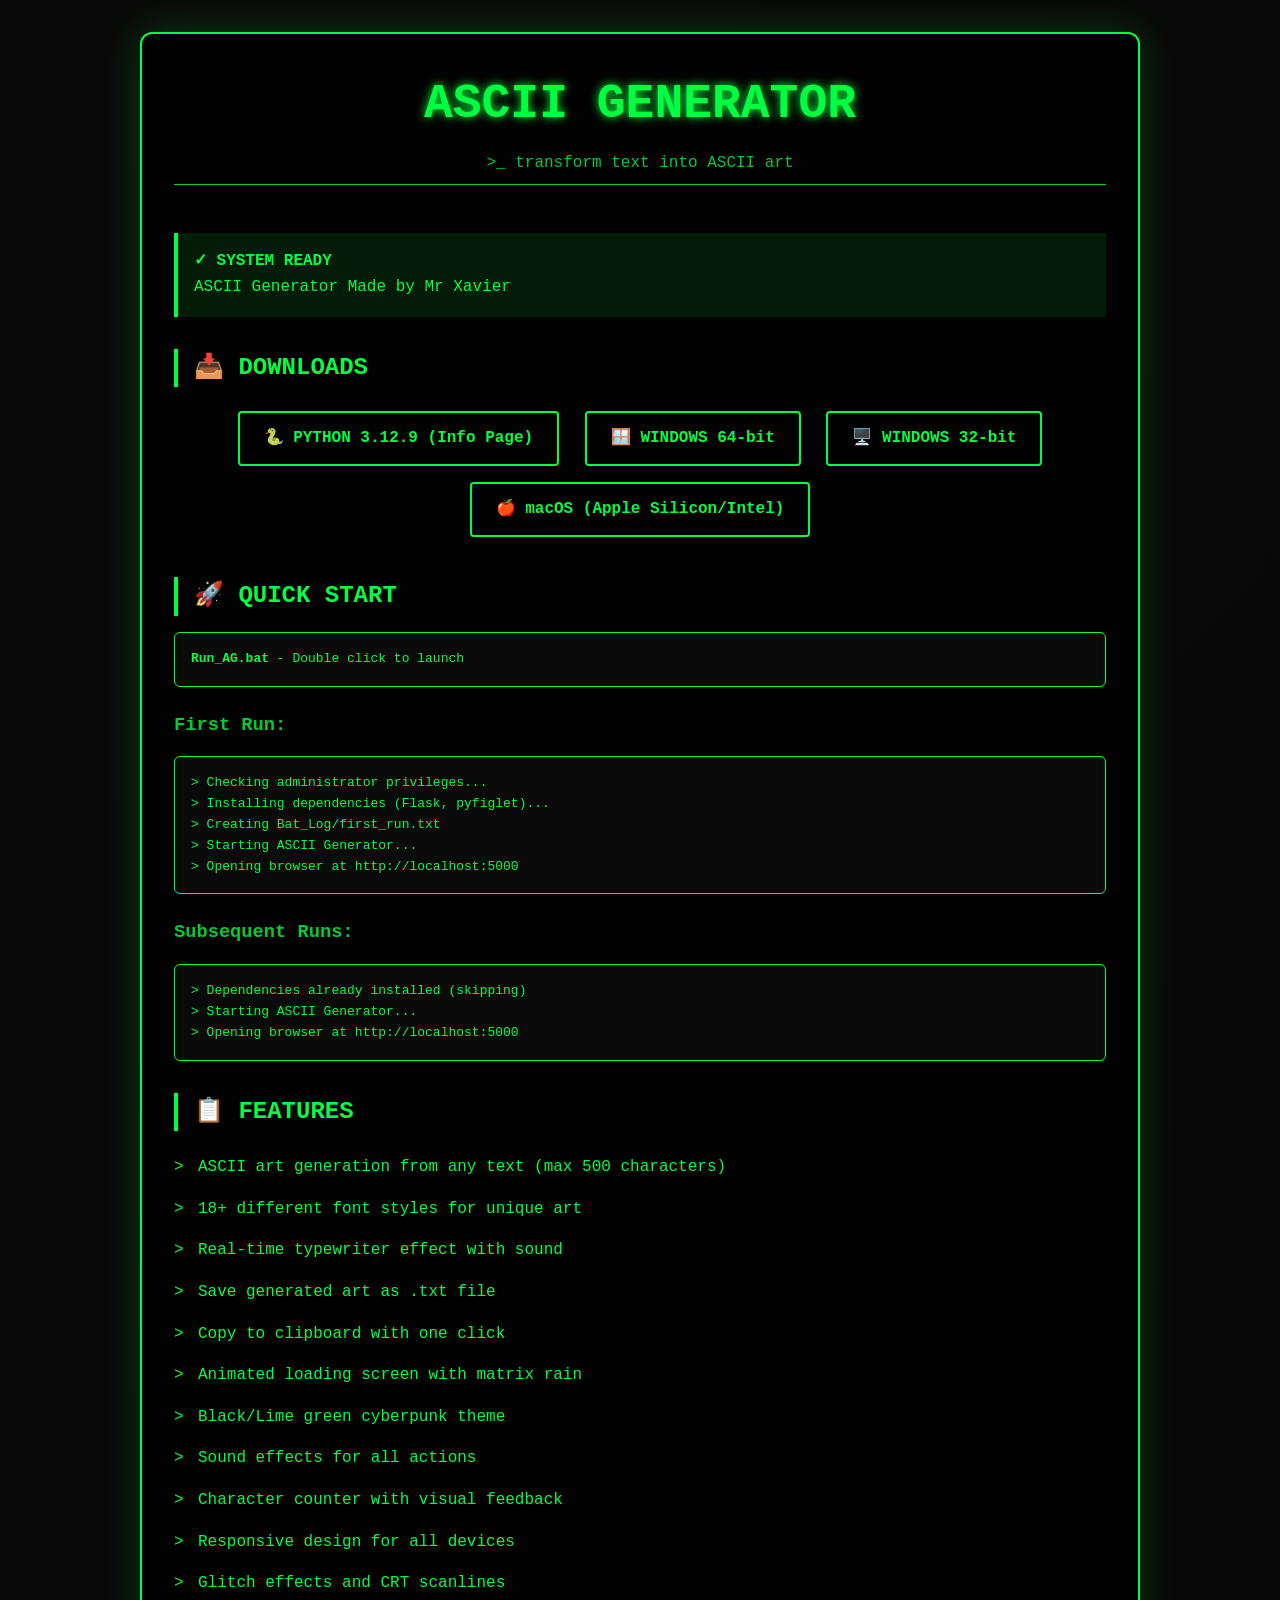
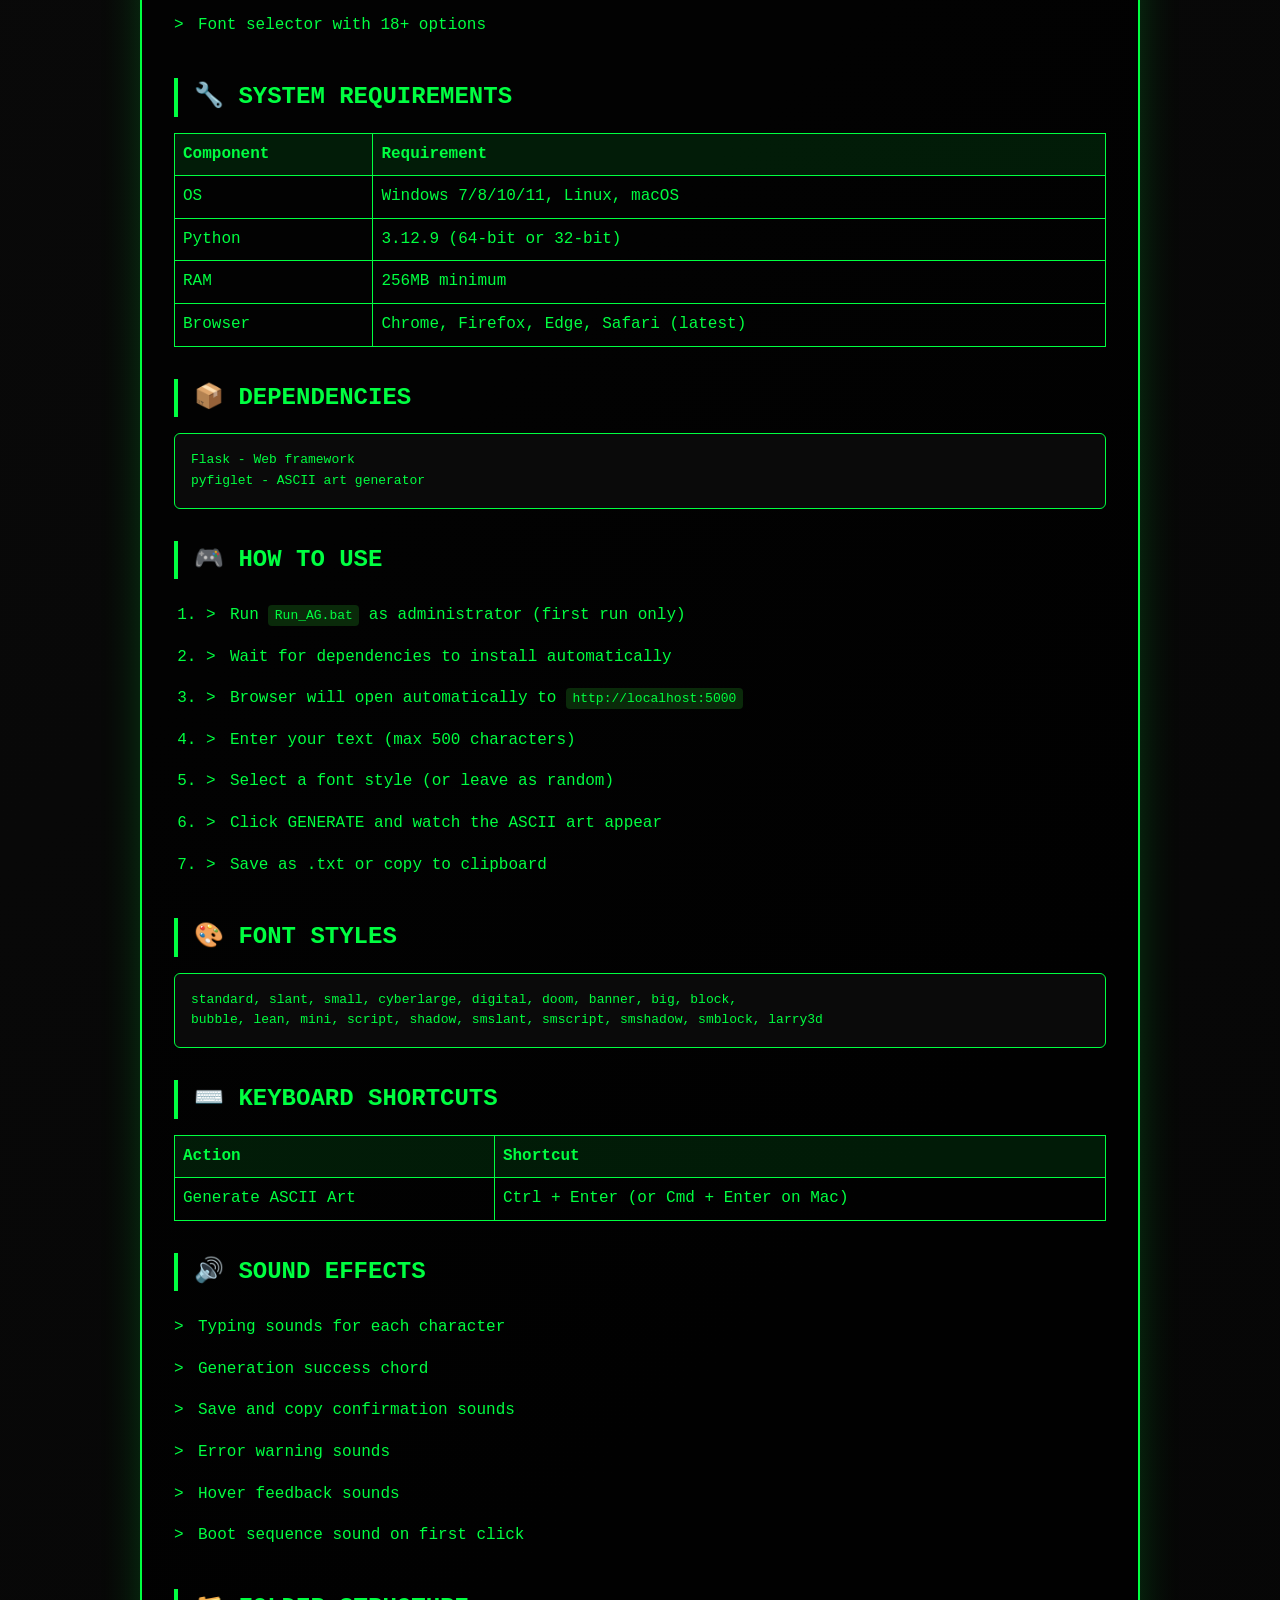
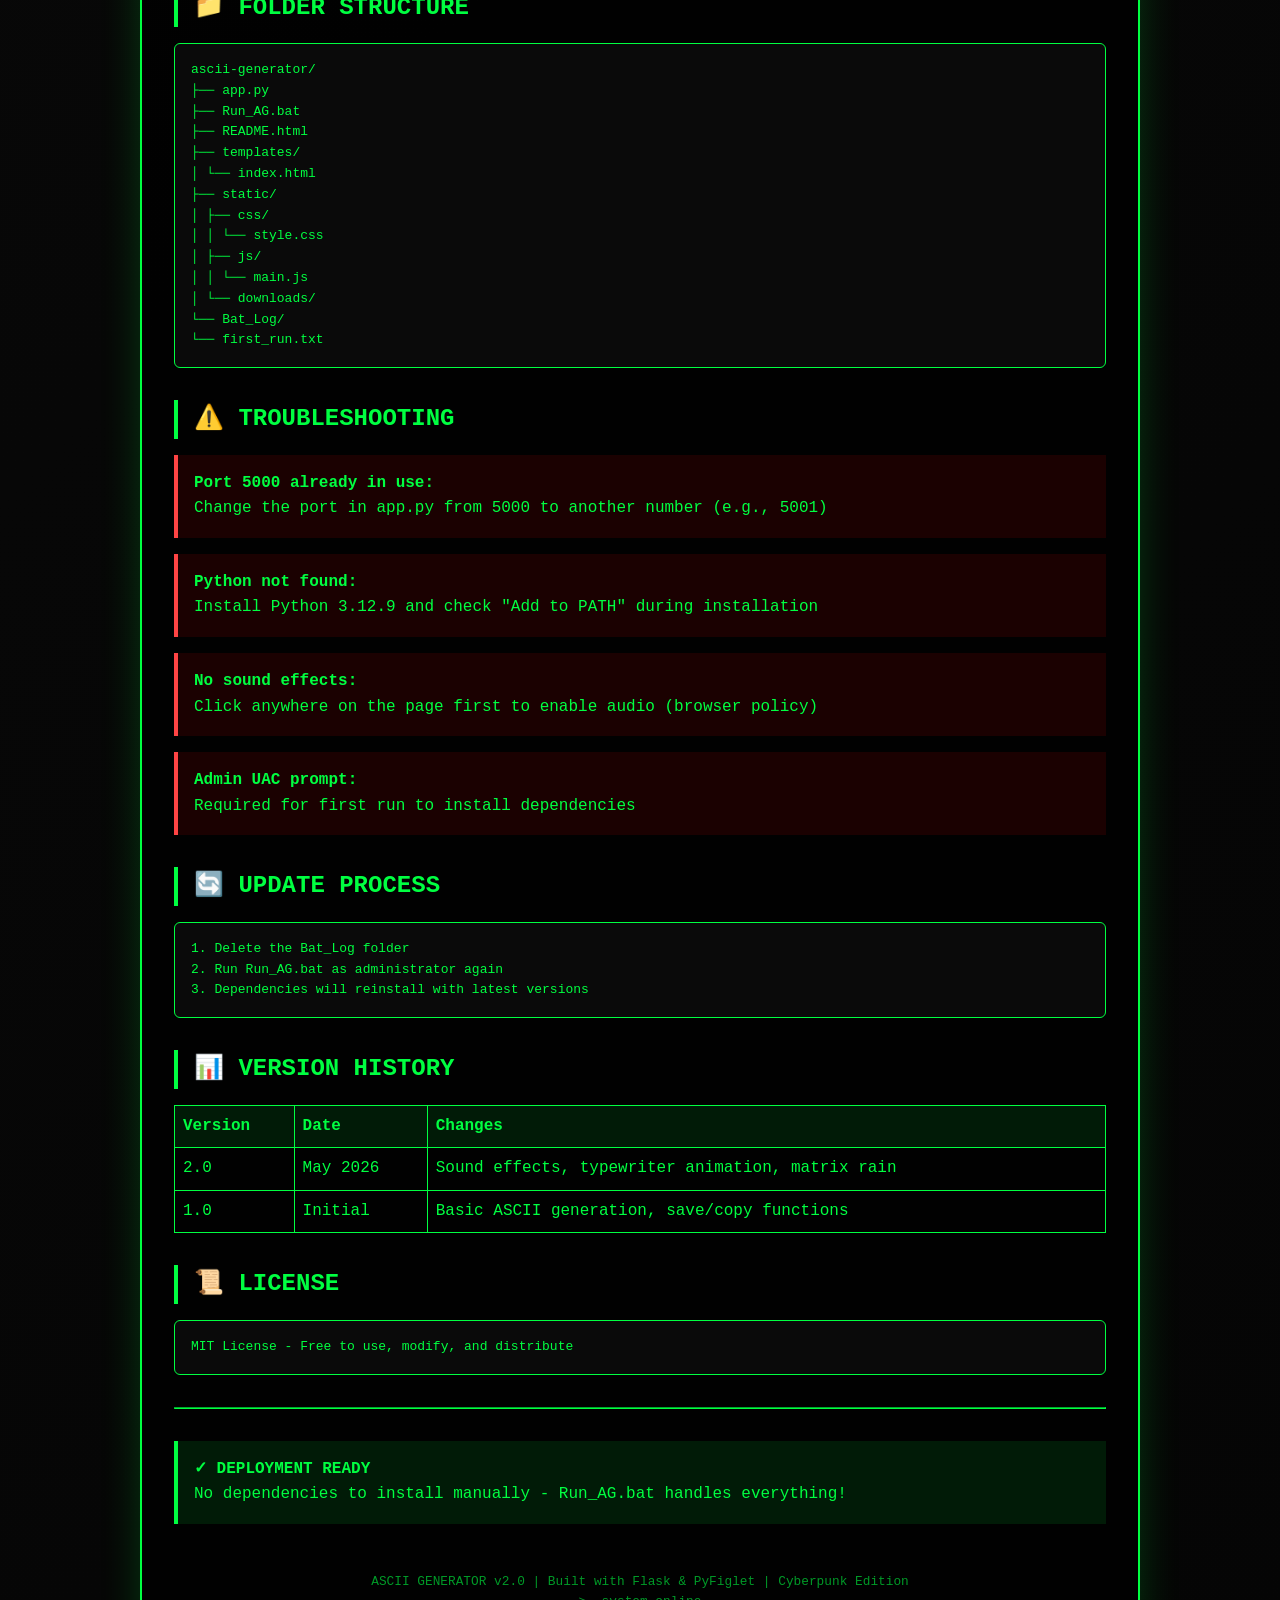
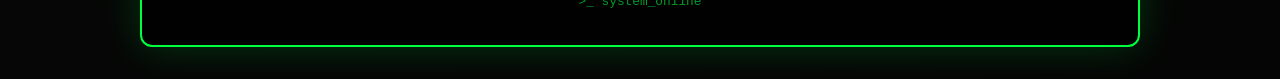
==== Readme.html @ a49b828c "Add files via upload" ====
<!DOCTYPE html>
<html lang="en">
<head>
    <meta charset="UTF-8">
    <meta name="viewport" content="width=device-width, initial-scale=1.0">
    <title>ASCII GENERATOR - Documentation</title>
    <link rel="icon" href="data:image/svg+xml,<svg xmlns='http://www.w3.org/2000/svg' viewBox='0 0 100 100'><text x='50' y='85' font-size='80' text-anchor='middle' fill='%2300ff41'>>_</text></svg>">
    <style>
        * {
            margin: 0;
            padding: 0;
            box-sizing: border-box;
        }

        body {
            background: linear-gradient(135deg, #0a0a0a 0%, #050505 100%);
            color: #00ff41;
            font-family: 'Fira Code', 'Courier New', monospace;
            line-height: 1.6;
            padding: 2rem;
        }

        .container {
            max-width: 1000px;
            margin: 0 auto;
            background: rgba(0, 0, 0, 0.8);
            border: 2px solid #00ff41;
            border-radius: 12px;
            padding: 2rem;
            box-shadow: 0 0 40px rgba(0, 255, 65, 0.2);
        }

        h1 {
            font-size: 3rem;
            text-align: center;
            margin-bottom: 0.5rem;
            text-shadow: 0 0 10px #00ff41;
            animation: glitch 3s infinite;
        }

        @keyframes glitch {
            0%, 100% { text-shadow: 0 0 10px #00ff41; }
            50% { text-shadow: -2px 0 red, 2px 0 blue; }
        }

        .tagline {
            text-align: center;
            margin-bottom: 2rem;
            opacity: 0.8;
            border-bottom: 1px solid #00ff41;
            display: inline-block;
            width: 100%;
            padding-bottom: 0.5rem;
        }

        h2 {
            color: #00ff41;
            margin-top: 2rem;
            margin-bottom: 1rem;
            border-left: 4px solid #00ff41;
            padding-left: 1rem;
        }

        h3 {
            color: #00cc33;
            margin-top: 1.5rem;
            margin-bottom: 0.5rem;
        }

        .cmd-box {
            background: #0a0a0a;
            border: 1px solid #00ff41;
            border-radius: 6px;
            padding: 1rem;
            margin: 1rem 0;
            font-family: monospace;
            overflow-x: auto;
        }

        code {
            color: #00ff41;
            background: #0a2a0a;
            padding: 0.2rem 0.4rem;
            border-radius: 4px;
            font-family: monospace;
        }

        .download-btn {
            display: inline-block;
            background: transparent;
            border: 2px solid #00ff41;
            color: #00ff41;
            padding: 0.8rem 1.5rem;
            text-decoration: none;
            margin: 0.5rem;
            transition: all 0.3s ease;
            font-weight: bold;
            border-radius: 4px;
        }

        .download-btn:hover {
            background: #00ff41;
            color: #0a0a0a;
            box-shadow: 0 0 20px #00ff41;
            transform: scale(1.05);
        }

        .feature-list {
            list-style: none;
            padding-left: 0;
        }

        .feature-list li {
            padding: 0.5rem 0;
            padding-left: 1.5rem;
            position: relative;
        }

        .feature-list li:before {
            content: ">";
            color: #00ff41;
            position: absolute;
            left: 0;
        }

        .warning {
            background: rgba(255, 0, 0, 0.1);
            border-left: 4px solid #ff4444;
            padding: 1rem;
            margin: 1rem 0;
        }

        .success {
            background: rgba(0, 255, 65, 0.1);
            border-left: 4px solid #00ff41;
            padding: 1rem;
            margin: 1rem 0;
        }

        table {
            width: 100%;
            border-collapse: collapse;
            margin: 1rem 0;
        }

        th, td {
            border: 1px solid #00ff41;
            padding: 0.5rem;
            text-align: left;
        }

        th {
            background: rgba(0, 255, 65, 0.1);
        }

        hr {
            border-color: #00ff41;
            margin: 2rem 0;
        }

        footer {
            text-align: center;
            margin-top: 3rem;
            opacity: 0.6;
            font-size: 0.8rem;
        }
    </style>
</head>
<body>
    <div class="container">
        <h1>ASCII GENERATOR</h1>
        <div class="tagline">>_ transform text into ASCII art</div>

        <div class="success">
            <strong>✓ SYSTEM READY</strong><br>
            ASCII Generator Made by Mr Xavier
        </div>

        <h2>📥 DOWNLOADS</h2>
        <div style="text-align: center; margin: 1rem 0;">
		    <a href="https://www.python.org/downloads/release/python-3129/" class="download-btn" target="_blank">🐍 PYTHON 3.12.9 (Info Page)</a>
            <a href="https://www.python.org/ftp/python/3.12.9/python-3.12.9-amd64.exe" class="download-btn" target="_blank">🪟 WINDOWS 64-bit</a>
            <a href="https://www.python.org/ftp/python/3.12.9/python-3.12.9.exe" class="download-btn" target="_blank">🖥️ WINDOWS 32-bit</a>
			<a href="https://www.python.org/ftp/python/3.12.9/python-3.12.9-macos11.pkg" class="download-btn" target="_blank">🍎 macOS (Apple Silicon/Intel)</a>
        </div>

        <h2>🚀 QUICK START</h2>
        <div class="cmd-box">
            <strong>Run_AG.bat</strong> - Double click to launch
        </div>

        <h3>First Run:</h3>
        <div class="cmd-box">
            > Checking administrator privileges...<br>
            > Installing dependencies (Flask, pyfiglet)...<br>
            > Creating Bat_Log/first_run.txt<br>
            > Starting ASCII Generator...<br>
            > Opening browser at http://localhost:5000
        </div>

        <h3>Subsequent Runs:</h3>
        <div class="cmd-box">
            > Dependencies already installed (skipping)<br>
            > Starting ASCII Generator...<br>
            > Opening browser at http://localhost:5000
        </div>

        <h2>📋 FEATURES</h2>
        <ul class="feature-list">
            <li>ASCII art generation from any text (max 500 characters)</li>
            <li>18+ different font styles for unique art</li>
            <li>Real-time typewriter effect with sound</li>
            <li>Save generated art as .txt file</li>
            <li>Copy to clipboard with one click</li>
            <li>Animated loading screen with matrix rain</li>
            <li>Black/Lime green cyberpunk theme</li>
            <li>Sound effects for all actions</li>
            <li>Character counter with visual feedback</li>
            <li>Responsive design for all devices</li>
            <li>Glitch effects and CRT scanlines</li>
            <li>Font selector with 18+ options</li>
        </ul>

        <h2>🔧 SYSTEM REQUIREMENTS</h2>
        <table>
            <tr>
                <th>Component</th>
                <th>Requirement</th>
            </tr>
            <tr>
                <td>OS</td>
                <td>Windows 7/8/10/11, Linux, macOS</td>
            </tr>
            <tr>
                <td>Python</td>
                <td>3.12.9 (64-bit or 32-bit)</td>
            </tr>
            <tr>
                <td>RAM</td>
                <td>256MB minimum</td>
            </tr>
            <tr>
                <td>Browser</td>
                <td>Chrome, Firefox, Edge, Safari (latest)</td>
            </tr>
        </table>

        <h2>📦 DEPENDENCIES</h2>
        <div class="cmd-box">
            Flask - Web framework<br>
            pyfiglet - ASCII art generator
        </div>

        <h2>🎮 HOW TO USE</h2>
        <ol class="feature-list" style="list-style: decimal; padding-left: 2rem;">
            <li>Run <code>Run_AG.bat</code> as administrator (first run only)</li>
            <li>Wait for dependencies to install automatically</li>
            <li>Browser will open automatically to <code>http://localhost:5000</code></li>
            <li>Enter your text (max 500 characters)</li>
            <li>Select a font style (or leave as random)</li>
            <li>Click GENERATE and watch the ASCII art appear</li>
            <li>Save as .txt or copy to clipboard</li>
        </ol>

        <h2>🎨 FONT STYLES</h2>
        <div class="cmd-box">
            standard, slant, small, cyberlarge, digital, doom, banner, big, block,<br>
            bubble, lean, mini, script, shadow, smslant, smscript, smshadow, smblock, larry3d
        </div>

        <h2>⌨️ KEYBOARD SHORTCUTS</h2>
        <table>
            <tr>
                <th>Action</th>
                <th>Shortcut</th>
            </tr>
            <tr>
                <td>Generate ASCII Art</td>
                <td>Ctrl + Enter (or Cmd + Enter on Mac)</td>
            </tr>
        </table>

        <h2>🔊 SOUND EFFECTS</h2>
        <ul class="feature-list">
            <li>Typing sounds for each character</li>
            <li>Generation success chord</li>
            <li>Save and copy confirmation sounds</li>
            <li>Error warning sounds</li>
            <li>Hover feedback sounds</li>
            <li>Boot sequence sound on first click</li>
        </ul>

        <h2>📁 FOLDER STRUCTURE</h2>
        <div class="cmd-box">
            ascii-generator/<br>
            ├── app.py<br>
            ├── Run_AG.bat<br>
            ├── README.html<br>
            ├── templates/<br>
            │   └── index.html<br>
            ├── static/<br>
            │   ├── css/<br>
            │   │   └── style.css<br>
            │   ├── js/<br>
            │   │   └── main.js<br>
            │   └── downloads/<br>
            └── Bat_Log/<br>
                └── first_run.txt
        </div>

        <h2>⚠️ TROUBLESHOOTING</h2>
        <div class="warning">
            <strong>Port 5000 already in use:</strong><br>
            Change the port in app.py from 5000 to another number (e.g., 5001)
        </div>
        <div class="warning">
            <strong>Python not found:</strong><br>
            Install Python 3.12.9 and check "Add to PATH" during installation
        </div>
        <div class="warning">
            <strong>No sound effects:</strong><br>
            Click anywhere on the page first to enable audio (browser policy)
        </div>
        <div class="warning">
            <strong>Admin UAC prompt:</strong><br>
            Required for first run to install dependencies
        </div>

        <h2>🔄 UPDATE PROCESS</h2>
        <div class="cmd-box">
            1. Delete the Bat_Log folder<br>
            2. Run Run_AG.bat as administrator again<br>
            3. Dependencies will reinstall with latest versions
        </div>

        <h2>📊 VERSION HISTORY</h2>
        <table>
            <tr>
                <th>Version</th>
                <th>Date</th>
                <th>Changes</th>
            </tr>
            <tr>
                <td>2.0</td>
                <td>May 2026</td>
                <td>Sound effects, typewriter animation, matrix rain</td>
            </tr>
            <tr>
                <td>1.0</td>
                <td>Initial</td>
                <td>Basic ASCII generation, save/copy functions</td>
            </tr>
        </table>

        <h2>📜 LICENSE</h2>
        <div class="cmd-box">
            MIT License - Free to use, modify, and distribute
        </div>

        <hr>

        <div class="success">
            <strong>✓ DEPLOYMENT READY</strong><br>
            No dependencies to install manually - Run_AG.bat handles everything!
        </div>

        <footer>
            ASCII GENERATOR v2.0 | Built with Flask & PyFiglet | Cyberpunk Edition<br>
            <span style="color: #00ff41;">>_ system_online</span>
        </footer>
    </div>
</body>
</html>
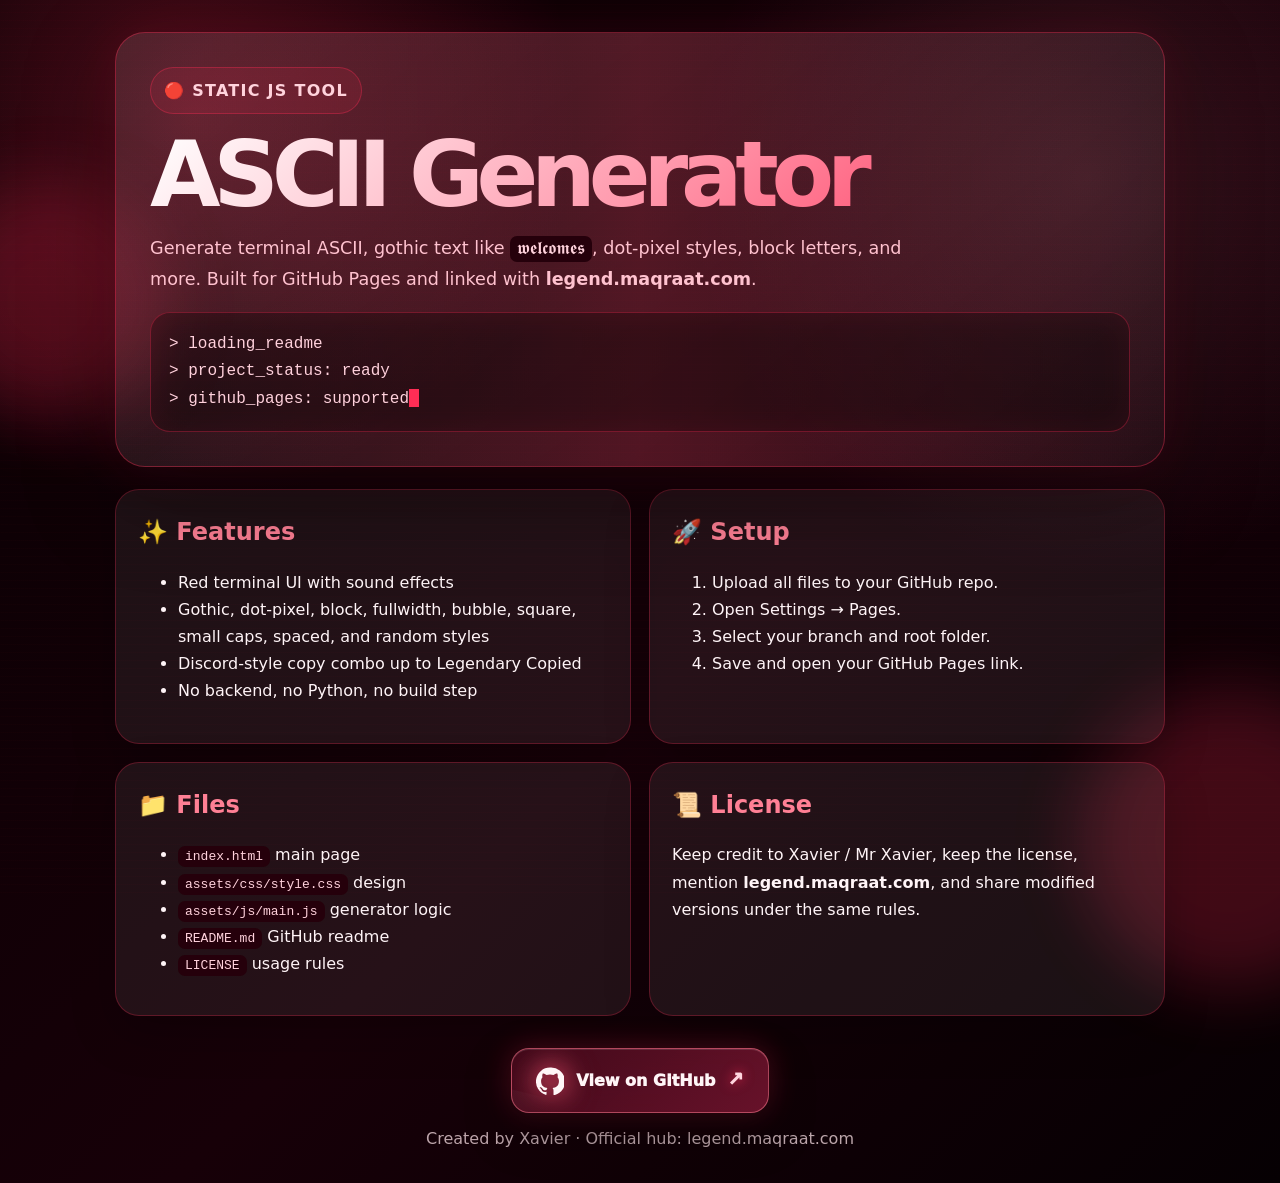
==== commit e883c70b: "Add files via upload" ====
--- a/Readme.html
+++ b/Readme.html
@@ -1,373 +1,20 @@
-<!DOCTYPE html>
-<html lang="en">
-<head>
-    <meta charset="UTF-8">
-    <meta name="viewport" content="width=device-width, initial-scale=1.0">
-    <title>ASCII GENERATOR - Documentation</title>
-    <link rel="icon" href="data:image/svg+xml,<svg xmlns='http://www.w3.org/2000/svg' viewBox='0 0 100 100'><text x='50' y='85' font-size='80' text-anchor='middle' fill='%2300ff41'>>_</text></svg>">
-    <style>
-        * {
-            margin: 0;
-            padding: 0;
-            box-sizing: border-box;
-        }
-
-        body {
-            background: linear-gradient(135deg, #0a0a0a 0%, #050505 100%);
-            color: #00ff41;
-            font-family: 'Fira Code', 'Courier New', monospace;
-            line-height: 1.6;
-            padding: 2rem;
-        }
-
-        .container {
-            max-width: 1000px;
-            margin: 0 auto;
-            background: rgba(0, 0, 0, 0.8);
-            border: 2px solid #00ff41;
-            border-radius: 12px;
-            padding: 2rem;
-            box-shadow: 0 0 40px rgba(0, 255, 65, 0.2);
-        }
-
-        h1 {
-            font-size: 3rem;
-            text-align: center;
-            margin-bottom: 0.5rem;
-            text-shadow: 0 0 10px #00ff41;
-            animation: glitch 3s infinite;
-        }
-
-        @keyframes glitch {
-            0%, 100% { text-shadow: 0 0 10px #00ff41; }
-            50% { text-shadow: -2px 0 red, 2px 0 blue; }
-        }
-
-        .tagline {
-            text-align: center;
-            margin-bottom: 2rem;
-            opacity: 0.8;
-            border-bottom: 1px solid #00ff41;
-            display: inline-block;
-            width: 100%;
-            padding-bottom: 0.5rem;
-        }
-
-        h2 {
-            color: #00ff41;
-            margin-top: 2rem;
-            margin-bottom: 1rem;
-            border-left: 4px solid #00ff41;
-            padding-left: 1rem;
-        }
-
-        h3 {
-            color: #00cc33;
-            margin-top: 1.5rem;
-            margin-bottom: 0.5rem;
-        }
-
-        .cmd-box {
-            background: #0a0a0a;
-            border: 1px solid #00ff41;
-            border-radius: 6px;
-            padding: 1rem;
-            margin: 1rem 0;
-            font-family: monospace;
-            overflow-x: auto;
-        }
-
-        code {
-            color: #00ff41;
-            background: #0a2a0a;
-            padding: 0.2rem 0.4rem;
-            border-radius: 4px;
-            font-family: monospace;
-        }
-
-        .download-btn {
-            display: inline-block;
-            background: transparent;
-            border: 2px solid #00ff41;
-            color: #00ff41;
-            padding: 0.8rem 1.5rem;
-            text-decoration: none;
-            margin: 0.5rem;
-            transition: all 0.3s ease;
-            font-weight: bold;
-            border-radius: 4px;
-        }
-
-        .download-btn:hover {
-            background: #00ff41;
-            color: #0a0a0a;
-            box-shadow: 0 0 20px #00ff41;
-            transform: scale(1.05);
-        }
-
-        .feature-list {
-            list-style: none;
-            padding-left: 0;
-        }
-
-        .feature-list li {
-            padding: 0.5rem 0;
-            padding-left: 1.5rem;
-            position: relative;
-        }
-
-        .feature-list li:before {
-            content: ">";
-            color: #00ff41;
-            position: absolute;
-            left: 0;
-        }
-
-        .warning {
-            background: rgba(255, 0, 0, 0.1);
-            border-left: 4px solid #ff4444;
-            padding: 1rem;
-            margin: 1rem 0;
-        }
-
-        .success {
-            background: rgba(0, 255, 65, 0.1);
-            border-left: 4px solid #00ff41;
-            padding: 1rem;
-            margin: 1rem 0;
-        }
-
-        table {
-            width: 100%;
-            border-collapse: collapse;
-            margin: 1rem 0;
-        }
-
-        th, td {
-            border: 1px solid #00ff41;
-            padding: 0.5rem;
-            text-align: left;
-        }
-
-        th {
-            background: rgba(0, 255, 65, 0.1);
-        }
-
-        hr {
-            border-color: #00ff41;
-            margin: 2rem 0;
-        }
-
-        footer {
-            text-align: center;
-            margin-top: 3rem;
-            opacity: 0.6;
-            font-size: 0.8rem;
-        }
-    </style>
-</head>
-<body>
-    <div class="container">
-        <h1>ASCII GENERATOR</h1>
-        <div class="tagline">>_ transform text into ASCII art</div>
-
-        <div class="success">
-            <strong>✓ SYSTEM READY</strong><br>
-            ASCII Generator Made by Mr Xavier
-        </div>
-
-        <h2>📥 DOWNLOADS</h2>
-        <div style="text-align: center; margin: 1rem 0;">
-		    <a href="https://www.python.org/downloads/release/python-3129/" class="download-btn" target="_blank">🐍 PYTHON 3.12.9 (Info Page)</a>
-            <a href="https://www.python.org/ftp/python/3.12.9/python-3.12.9-amd64.exe" class="download-btn" target="_blank">🪟 WINDOWS 64-bit</a>
-            <a href="https://www.python.org/ftp/python/3.12.9/python-3.12.9.exe" class="download-btn" target="_blank">🖥️ WINDOWS 32-bit</a>
-			<a href="https://www.python.org/ftp/python/3.12.9/python-3.12.9-macos11.pkg" class="download-btn" target="_blank">🍎 macOS (Apple Silicon/Intel)</a>
-        </div>
-
-        <h2>🚀 QUICK START</h2>
-        <div class="cmd-box">
-            <strong>Run_AG.bat</strong> - Double click to launch
-        </div>
-
-        <h3>First Run:</h3>
-        <div class="cmd-box">
-            > Checking administrator privileges...<br>
-            > Installing dependencies (Flask, pyfiglet)...<br>
-            > Creating Bat_Log/first_run.txt<br>
-            > Starting ASCII Generator...<br>
-            > Opening browser at http://localhost:5000
-        </div>
-
-        <h3>Subsequent Runs:</h3>
-        <div class="cmd-box">
-            > Dependencies already installed (skipping)<br>
-            > Starting ASCII Generator...<br>
-            > Opening browser at http://localhost:5000
-        </div>
-
-        <h2>📋 FEATURES</h2>
-        <ul class="feature-list">
-            <li>ASCII art generation from any text (max 500 characters)</li>
-            <li>18+ different font styles for unique art</li>
-            <li>Real-time typewriter effect with sound</li>
-            <li>Save generated art as .txt file</li>
-            <li>Copy to clipboard with one click</li>
-            <li>Animated loading screen with matrix rain</li>
-            <li>Black/Lime green cyberpunk theme</li>
-            <li>Sound effects for all actions</li>
-            <li>Character counter with visual feedback</li>
-            <li>Responsive design for all devices</li>
-            <li>Glitch effects and CRT scanlines</li>
-            <li>Font selector with 18+ options</li>
-        </ul>
-
-        <h2>🔧 SYSTEM REQUIREMENTS</h2>
-        <table>
-            <tr>
-                <th>Component</th>
-                <th>Requirement</th>
-            </tr>
-            <tr>
-                <td>OS</td>
-                <td>Windows 7/8/10/11, Linux, macOS</td>
-            </tr>
-            <tr>
-                <td>Python</td>
-                <td>3.12.9 (64-bit or 32-bit)</td>
-            </tr>
-            <tr>
-                <td>RAM</td>
-                <td>256MB minimum</td>
-            </tr>
-            <tr>
-                <td>Browser</td>
-                <td>Chrome, Firefox, Edge, Safari (latest)</td>
-            </tr>
-        </table>
-
-        <h2>📦 DEPENDENCIES</h2>
-        <div class="cmd-box">
-            Flask - Web framework<br>
-            pyfiglet - ASCII art generator
-        </div>
-
-        <h2>🎮 HOW TO USE</h2>
-        <ol class="feature-list" style="list-style: decimal; padding-left: 2rem;">
-            <li>Run <code>Run_AG.bat</code> as administrator (first run only)</li>
-            <li>Wait for dependencies to install automatically</li>
-            <li>Browser will open automatically to <code>http://localhost:5000</code></li>
-            <li>Enter your text (max 500 characters)</li>
-            <li>Select a font style (or leave as random)</li>
-            <li>Click GENERATE and watch the ASCII art appear</li>
-            <li>Save as .txt or copy to clipboard</li>
-        </ol>
-
-        <h2>🎨 FONT STYLES</h2>
-        <div class="cmd-box">
-            standard, slant, small, cyberlarge, digital, doom, banner, big, block,<br>
-            bubble, lean, mini, script, shadow, smslant, smscript, smshadow, smblock, larry3d
-        </div>
-
-        <h2>⌨️ KEYBOARD SHORTCUTS</h2>
-        <table>
-            <tr>
-                <th>Action</th>
-                <th>Shortcut</th>
-            </tr>
-            <tr>
-                <td>Generate ASCII Art</td>
-                <td>Ctrl + Enter (or Cmd + Enter on Mac)</td>
-            </tr>
-        </table>
-
-        <h2>🔊 SOUND EFFECTS</h2>
-        <ul class="feature-list">
-            <li>Typing sounds for each character</li>
-            <li>Generation success chord</li>
-            <li>Save and copy confirmation sounds</li>
-            <li>Error warning sounds</li>
-            <li>Hover feedback sounds</li>
-            <li>Boot sequence sound on first click</li>
-        </ul>
-
-        <h2>📁 FOLDER STRUCTURE</h2>
-        <div class="cmd-box">
-            ascii-generator/<br>
-            ├── app.py<br>
-            ├── Run_AG.bat<br>
-            ├── README.html<br>
-            ├── templates/<br>
-            │   └── index.html<br>
-            ├── static/<br>
-            │   ├── css/<br>
-            │   │   └── style.css<br>
-            │   ├── js/<br>
-            │   │   └── main.js<br>
-            │   └── downloads/<br>
-            └── Bat_Log/<br>
-                └── first_run.txt
-        </div>
-
-        <h2>⚠️ TROUBLESHOOTING</h2>
-        <div class="warning">
-            <strong>Port 5000 already in use:</strong><br>
-            Change the port in app.py from 5000 to another number (e.g., 5001)
-        </div>
-        <div class="warning">
-            <strong>Python not found:</strong><br>
-            Install Python 3.12.9 and check "Add to PATH" during installation
-        </div>
-        <div class="warning">
-            <strong>No sound effects:</strong><br>
-            Click anywhere on the page first to enable audio (browser policy)
-        </div>
-        <div class="warning">
-            <strong>Admin UAC prompt:</strong><br>
-            Required for first run to install dependencies
-        </div>
-
-        <h2>🔄 UPDATE PROCESS</h2>
-        <div class="cmd-box">
-            1. Delete the Bat_Log folder<br>
-            2. Run Run_AG.bat as administrator again<br>
-            3. Dependencies will reinstall with latest versions
-        </div>
-
-        <h2>📊 VERSION HISTORY</h2>
-        <table>
-            <tr>
-                <th>Version</th>
-                <th>Date</th>
-                <th>Changes</th>
-            </tr>
-            <tr>
-                <td>2.0</td>
-                <td>May 2026</td>
-                <td>Sound effects, typewriter animation, matrix rain</td>
-            </tr>
-            <tr>
-                <td>1.0</td>
-                <td>Initial</td>
-                <td>Basic ASCII generation, save/copy functions</td>
-            </tr>
-        </table>
-
-        <h2>📜 LICENSE</h2>
-        <div class="cmd-box">
-            MIT License - Free to use, modify, and distribute
-        </div>
-
-        <hr>
-
-        <div class="success">
-            <strong>✓ DEPLOYMENT READY</strong><br>
-            No dependencies to install manually - Run_AG.bat handles everything!
-        </div>
-
-        <footer>
-            ASCII GENERATOR v2.0 | Built with Flask & PyFiglet | Cyberpunk Edition<br>
-            <span style="color: #00ff41;">>_ system_online</span>
-        </footer>
-    </div>
-</body>
-</html>+<!DOCTYPE html>
+<html lang="en">
+<head>
+<meta charset="UTF-8">
+<meta name="viewport" content="width=device-width,initial-scale=1">
+<title>ASCII Generator README</title>
+<style>
+:root{--bg:#0b0004;--card:rgba(255,255,255,.065);--red:#ff2d55;--pink:#ff8aa0;--text:#fff4f7;--muted:#ffc2cf}
+*{box-sizing:border-box}html{scroll-behavior:smooth}body{margin:0;min-height:100vh;font-family:system-ui,-apple-system,Segoe UI,sans-serif;background:radial-gradient(circle at 15% 10%,rgba(255,45,85,.28),transparent 24rem),radial-gradient(circle at 85% 15%,rgba(255,138,160,.14),transparent 25rem),linear-gradient(135deg,#080003,#170008 55%,#060003);color:var(--text);overflow-x:hidden;line-height:1.7;padding:32px 18px}.scan{position:fixed;inset:0;pointer-events:none;opacity:.16;background:repeating-linear-gradient(0deg,transparent 0 7px,rgba(255,45,85,.23) 8px);animation:scanMove 7s linear infinite}.orb{position:fixed;border-radius:999px;filter:blur(35px);background:#ff2d55;opacity:.22;animation:float 8s ease-in-out infinite alternate}.orb.one{width:240px;height:240px;left:-70px;top:20%}.orb.two{width:300px;height:300px;right:-100px;bottom:-90px;animation-delay:-3s}.wrap{position:relative;z-index:1;max-width:1050px;margin:auto}.hero{padding:34px;border-radius:30px;border:1px solid rgba(255,45,85,.38);background:linear-gradient(145deg,rgba(255,255,255,.10),rgba(255,255,255,.035));box-shadow:0 30px 90px rgba(0,0,0,.38),0 0 50px rgba(255,45,85,.13);overflow:hidden;position:relative}.hero:before{content:"";position:absolute;inset:-2px;background:linear-gradient(90deg,transparent,rgba(255,45,85,.22),transparent);animation:beam 3.5s ease-in-out infinite}.hero>*{position:relative}.badge{display:inline-flex;gap:8px;align-items:center;border:1px solid rgba(255,45,85,.35);border-radius:999px;padding:9px 13px;color:#ffd3dc;background:rgba(255,45,85,.11);font-weight:900;letter-spacing:.08em;text-transform:uppercase}.hero h1{font-size:clamp(2.7rem,8vw,5.7rem);line-height:.9;letter-spacing:-.08em;margin:20px 0 14px;background:linear-gradient(135deg,#fff,#ff9caf,#ff2d55);-webkit-background-clip:text;background-clip:text;color:transparent;animation:titlePulse 2.8s ease-in-out infinite}.hero p{max-width:760px;color:var(--muted);font-size:1.1rem}.grid{display:grid;grid-template-columns:repeat(2,minmax(0,1fr));gap:18px;margin-top:22px}.card{border:1px solid rgba(255,45,85,.27);background:var(--card);border-radius:24px;padding:22px;box-shadow:0 18px 45px rgba(0,0,0,.22);transition:.22s}.card:hover{transform:translateY(-6px);box-shadow:0 28px 70px rgba(0,0,0,.35),0 0 35px rgba(255,45,85,.18)}h2{margin:0 0 10px;color:#ff8095}code{background:#25000b;padding:3px 7px;border-radius:7px;color:#ffd1dc}.terminal{font-family:ui-monospace,SFMono-Regular,Consolas,monospace;border:1px solid rgba(255,45,85,.34);background:rgba(0,0,0,.34);border-radius:20px;padding:18px;color:#ffd1dc;box-shadow:inset 0 0 30px rgba(255,45,85,.08)}.cursor{display:inline-block;width:10px;height:18px;background:#ff2d55;vertical-align:middle;animation:blink .9s steps(2,end) infinite}.github-footer{display:flex;flex-direction:column;align-items:center;justify-content:center;margin:30px auto 0;text-align:center}.github-link-bottom{position:relative;display:inline-flex;align-items:center;gap:12px;text-decoration:none;color:#ffe4ea;border:1px solid rgba(255,45,85,.48);border-radius:20px;padding:15px 24px;background:linear-gradient(135deg,rgba(20,0,8,.88),rgba(95,0,24,.46));font-weight:1000;box-shadow:0 0 0 1px rgba(255,255,255,.05) inset,0 0 26px rgba(255,45,85,.30),0 18px 44px rgba(0,0,0,.30);animation:githubButtonFloat 2.35s ease-in-out infinite;overflow:hidden}.github-link-bottom:before{content:"";position:absolute;inset:-2px;background:linear-gradient(90deg,transparent,rgba(255,45,85,.38),rgba(255,140,160,.28),transparent);transform:translateX(-115%);animation:githubBeam 2.65s ease-in-out infinite}.github-link-bottom span{position:relative;z-index:1}.github-mark svg{width:27px;height:27px;fill:currentColor;filter:drop-shadow(0 0 12px rgba(255,45,85,.70))}.github-spark{color:#ff7890;animation:githubSpark 1.25s ease-in-out infinite}.credit{text-align:center;margin-top:12px;color:rgba(255,228,234,.72)}@keyframes scanMove{to{background-position-y:80px}}@keyframes float{to{transform:translate(30px,-25px) scale(1.08)}}@keyframes beam{0%{transform:translateX(-110%);opacity:0}30%,65%{opacity:1}100%{transform:translateX(110%);opacity:0}}@keyframes titlePulse{50%{filter:drop-shadow(0 0 20px rgba(255,45,85,.34))}}@keyframes blink{50%{opacity:0}}@keyframes githubButtonFloat{0%,100%{transform:translateY(0)}50%{transform:translateY(-7px)}}@keyframes githubBeam{0%{transform:translateX(-115%);opacity:0}25%,65%{opacity:1}100%{transform:translateX(115%);opacity:0}}@keyframes githubSpark{0%,100%{transform:scale(1) rotate(0deg);opacity:.75}50%{transform:scale(1.35) rotate(20deg);opacity:1}}@media(max-width:760px){.grid{grid-template-columns:1fr}.hero{padding:24px}.hero h1{font-size:3rem}}
+
+.github-footer{display:flex!important;justify-content:center!important;align-items:center!important;margin:32px auto 8px!important;position:relative!important;z-index:4!important;}.github-link-bottom{position:relative!important;overflow:hidden!important;display:inline-flex!important;align-items:center!important;gap:12px!important;text-decoration:none!important;color:#fff5f7!important;border:1px solid rgba(255,120,144,.55)!important;border-radius:18px!important;padding:15px 24px!important;background:linear-gradient(135deg,rgba(70,10,28,.90),rgba(135,24,55,.74))!important;backdrop-filter:blur(14px)!important;font-weight:1000!important;font-size:1rem!important;box-shadow:0 18px 45px rgba(0,0,0,.35),0 0 30px rgba(255,45,85,.26),inset 0 1px 0 rgba(255,255,255,.12)!important;animation:githubColorClashFloat 2.7s ease-in-out infinite!important;transition:transform .2s ease,box-shadow .2s ease,border-color .2s ease!important;}.github-link-bottom::before{content:"";position:absolute;inset:-40% -70%;background:linear-gradient(90deg,transparent,rgba(255,255,255,.25),transparent);transform:translateX(-65%) rotate(14deg);animation:githubColorClashShine 2.4s ease-in-out infinite;}.github-link-bottom:hover{transform:translateY(-6px) scale(1.045)!important;border-color:rgba(255,210,220,.75)!important;box-shadow:0 24px 60px rgba(0,0,0,.40),0 0 48px rgba(255,45,85,.42)!important;}.github-mark,.github-arrow,.github-link-bottom span{position:relative;z-index:1;}.github-mark{width:28px;height:28px;display:grid;place-items:center;filter:drop-shadow(0 0 12px rgba(255,120,144,.70));animation:githubIconPulse 1.8s ease-in-out infinite;}.github-mark svg{width:28px!important;height:28px!important;fill:currentColor!important;}.github-arrow{font-size:1.2rem;color:#ffd6df;text-shadow:0 0 12px rgba(255,45,85,.85);animation:githubArrowJump 1.25s ease-in-out infinite;}@keyframes githubColorClashFloat{0%,100%{transform:translateY(0)}50%{transform:translateY(-7px)}}@keyframes githubColorClashShine{0%{transform:translateX(-75%) rotate(14deg);opacity:0}28%,58%{opacity:1}100%{transform:translateX(75%) rotate(14deg);opacity:0}}@keyframes githubIconPulse{0%,100%{transform:scale(1)}50%{transform:scale(1.12)}}@keyframes githubArrowJump{0%,100%{transform:translate(0,0)}50%{transform:translate(4px,-4px)}}
+</style>
+</head>
+<body><div class="scan"></div><div class="orb one"></div><div class="orb two"></div><main class="wrap"><section class="hero"><span class="badge">🔴 Static JS Tool</span><h1>ASCII Generator</h1><p>Generate terminal ASCII, gothic text like <code>𝖜𝖊𝖑𝖈𝖔𝖒𝖊𝖘</code>, dot-pixel styles, block letters, and more. Built for GitHub Pages and linked with <b>legend.maqraat.com</b>.</p><div class="terminal">&gt; loading_readme<br>&gt; project_status: ready<br>&gt; github_pages: supported<span class="cursor"></span></div></section><section class="grid"><div class="card"><h2>✨ Features</h2><ul><li>Red terminal UI with sound effects</li><li>Gothic, dot-pixel, block, fullwidth, bubble, square, small caps, spaced, and random styles</li><li>Discord-style copy combo up to Legendary Copied</li><li>No backend, no Python, no build step</li></ul></div><div class="card"><h2>🚀 Setup</h2><ol><li>Upload all files to your GitHub repo.</li><li>Open Settings → Pages.</li><li>Select your branch and root folder.</li><li>Save and open your GitHub Pages link.</li></ol></div><div class="card"><h2>📁 Files</h2><ul><li><code>index.html</code> main page</li><li><code>assets/css/style.css</code> design</li><li><code>assets/js/main.js</code> generator logic</li><li><code>README.md</code> GitHub readme</li><li><code>LICENSE</code> usage rules</li></ul></div><div class="card"><h2>📜 License</h2><p>Keep credit to Xavier / Mr Xavier, keep the license, mention <b>legend.maqraat.com</b>, and share modified versions under the same rules.</p></div></section><div class="github-footer" aria-label="GitHub project link">
+        <a class="github-link-bottom" href="https://github.com/mrxavier53/ASCII-Generator" target="_blank" rel="noopener">
+            <span class="github-mark" aria-hidden="true"><svg viewBox="0 0 24 24"><path d="M12 .5a12 12 0 0 0-3.79 23.39c.6.11.82-.26.82-.58v-2.02c-3.34.73-4.04-1.42-4.04-1.42-.55-1.38-1.34-1.75-1.34-1.75-1.09-.75.08-.73.08-.73 1.2.09 1.84 1.24 1.84 1.24 1.07 1.83 2.8 1.3 3.49.99.11-.78.42-1.3.76-1.6-2.67-.3-5.47-1.33-5.47-5.93 0-1.31.47-2.38 1.24-3.22-.12-.3-.54-1.52.12-3.18 0 0 1.01-.32 3.3 1.23a11.4 11.4 0 0 1 6 0c2.29-1.55 3.3-1.23 3.3-1.23.66 1.66.24 2.88.12 3.18.77.84 1.24 1.91 1.24 3.22 0 4.61-2.81 5.63-5.49 5.93.43.37.81 1.1.81 2.22v3.29c0 .32.22.69.83.58A12 12 0 0 0 12 .5Z"/></svg></span>
+            <span>View on GitHub</span>
+            <span class="github-arrow" aria-hidden="true">↗</span>
+        </a>
+      </div><div class="credit">Created by Xavier · Official hub: legend.maqraat.com</div></main></body></html>
